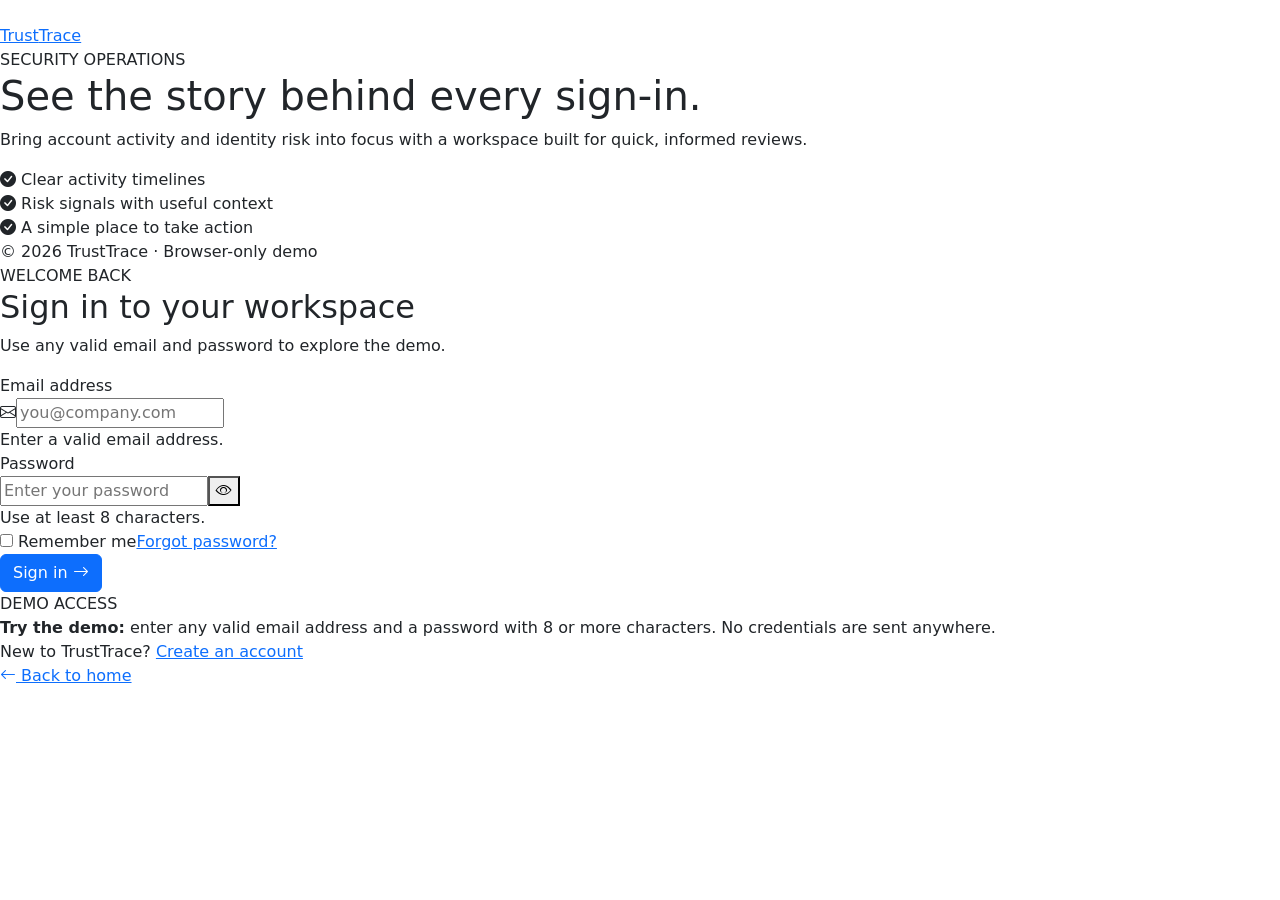
==== login.html @ e08c58c3 "Add files via upload" ====
<!doctype html>
<html lang="en">
  <head>
    <meta charset="utf-8" />
    <meta name="viewport" content="width=device-width,initial-scale=1" />
    <meta name="theme-color" content="#071426" />
    <title>Sign in · TrustTrace</title>
    <link rel="icon" href="assets/brand-mark.jpg" type="image/svg+xml" />
    <link
      href="https://cdn.jsdelivr.net/npm/bootstrap@5.3.3/dist/css/bootstrap.min.css"
      rel="stylesheet"
    />
    <link
      href="https://cdn.jsdelivr.net/npm/bootstrap-icons@1.11.3/font/bootstrap-icons.min.css"
      rel="stylesheet"
    />
    <link href="css/style.css" rel="stylesheet" />
  </head>
  <body>
    <main class="auth-page">
      <aside class="auth-aside">
        <a class="brand" href="index.html"
          ><div class="brand-mark">
            <img src="assets/brand-mark.jpg" alt="" />
          </div>
          <div class="brand-name">Trust<span>Trace</span></div></a
        >
        <div class="auth-promo">
          <span class="eyebrow">SECURITY OPERATIONS</span>
          <h1>See the story behind every sign-in.</h1>
          <p>
            Bring account activity and identity risk into focus with a workspace
            built for quick, informed reviews.
          </p>
          <div class="auth-points">
            <div class="auth-point">
              <i class="bi bi-check-circle-fill"></i> Clear activity timelines
            </div>
            <div class="auth-point">
              <i class="bi bi-check-circle-fill"></i> Risk signals with useful
              context
            </div>
            <div class="auth-point">
              <i class="bi bi-check-circle-fill"></i> A simple place to take
              action
            </div>
          </div>
        </div>
        <div class="auth-copyright">© 2026 TrustTrace · Browser-only demo</div>
      </aside>
      <section class="auth-main">
        <div class="auth-card">
          <span class="eyebrow">WELCOME BACK</span>
          <h2>Sign in to your workspace</h2>
          <p class="muted">
            Use any valid email and password to explore the demo.
          </p>
          <form class="auth-form" data-auth-form novalidate>
            <div class="form-field">
              <label for="email">Email address</label>
              <div class="input-with-icon">
                <i class="bi bi-envelope"></i
                ><input
                  id="email"
                  class="field"
                  type="email"
                  name="email"
                  autocomplete="username"
                  placeholder="you@company.com"
                  required
                />
                <div class="validation-message">
                  Enter a valid email address.
                </div>
              </div>
            </div>
            <div class="form-field">
              <label for="password">Password</label>
              <div class="password-wrap">
                <input
                  id="password"
                  class="field"
                  type="password"
                  name="password"
                  autocomplete="current-password"
                  placeholder="Enter your password"
                  required
                  minlength="8"
                /><button
                  class="password-toggle"
                  type="button"
                  data-password-toggle="password"
                  aria-label="Show password"
                >
                  <i class="bi bi-eye"></i>
                </button>
                <div class="validation-message">Use at least 8 characters.</div>
              </div>
            </div>
            <div class="auth-options">
              <label class="checkline"
                ><input type="checkbox" name="remember" /> Remember me</label
              ><a
                href="#"
                class="text-link"
                data-demo-toast="Password reset is not connected in this frontend demo."
                >Forgot password?</a
              >
            </div>
            <button class="btn btn-primary auth-submit" type="submit">
              Sign in <i class="bi bi-arrow-right"></i>
            </button>
          </form>
          <div class="auth-divider">DEMO ACCESS</div>
          <div class="demo-credentials">
            <strong>Try the demo:</strong> enter any valid email address and a
            password with 8 or more characters. No credentials are sent
            anywhere.
          </div>
          <div class="auth-bottom">
            New to TrustTrace?
            <a class="text-link" href="register.html">Create an account</a>
          </div>
          <div class="auth-bottom">
            <a class="muted" href="index.html"
              ><i class="bi bi-arrow-left"></i> Back to home</a
            >
          </div>
        </div>
      </section>
    </main>
    <script src="js/main.js" defer></script>
    <script src="js/auth.js" defer></script>
  </body>
</html>
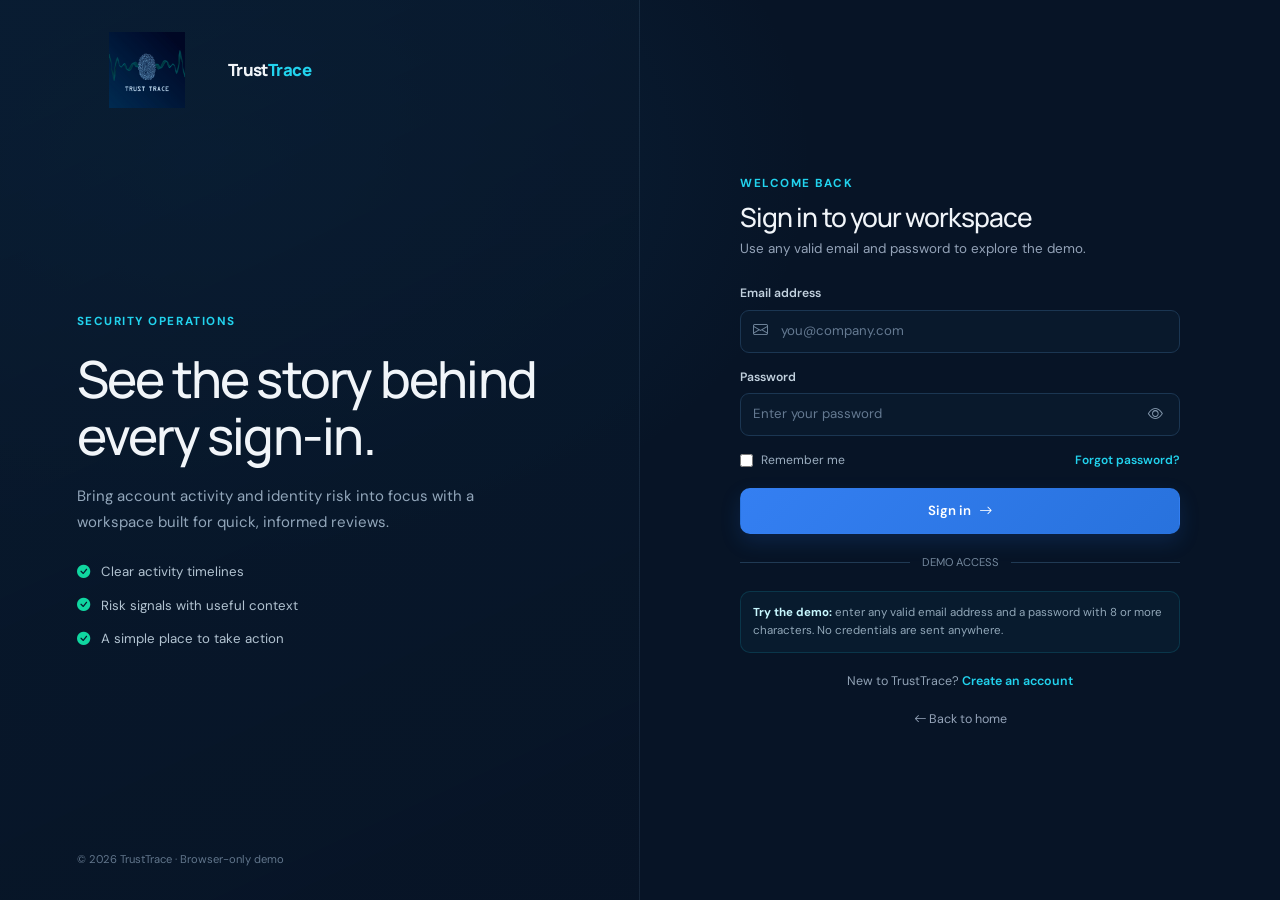
==== commit b7799289: "Add files via upload" ====
--- a/login.html
+++ b/login.html
@@ -19,12 +19,9 @@
   <body>
     <main class="auth-page">
       <aside class="auth-aside">
-        <a class="brand" href="index.html"
-          ><div class="brand-mark">
-            <img src="assets/brand-mark.jpg" alt="" />
-          </div>
-          <div class="brand-name">Trust<span>Trace</span></div></a
-        >
+        <a class="brand" href="index.html">
+        <img class="brand-logo" src="assets/brand-mark.jpg" alt="TrustTrace">
+        <div class="brand-name">Trust<span>Trace</span></div></a>
         <div class="auth-promo">
           <span class="eyebrow">SECURITY OPERATIONS</span>
           <h1>See the story behind every sign-in.</h1>
--- a/css/style.css
+++ b/css/style.css
@@ -0,0 +1,2304 @@
+@import url('https\://fonts.googleapis.com/css2?family=DM+Sans:wght\@400;500;600;700&family=Manrope:wght\@500;600;700;800&display=swap');
+
+:root {
+    --bg:#071426;
+    --bg-soft:#09192c;
+    --sidebar:#081629;
+    --card:#0d1d32;
+    --card-2:#10233b;
+    --border:#18334f;
+    --blue:#3b82f6;
+    --cyan:#22d3ee;
+    --green:#10d6a0;
+    --yellow:#fbbf24;
+    --red:#f04458;
+    --text:#f1f5f9;
+    --muted:#94a3b8;
+    --muted-2:#6f829a;
+    --shadow:0 18px 48px rgba(0,0,0,.22);
+    --radius:16px
+}
+
+\* {
+    box-sizing:border-box
+}
+
+html {
+    scroll-behavior:smooth
+}
+
+body {
+    margin:0;
+    min-height:100vh;
+    background:var(--bg);
+    color:var(--text);
+    font:15px/1.55 'DM Sans',system-ui,sans-serif
+}
+
+button,input,select,textarea {
+    font:inherit
+}
+
+button,a {
+    -webkit-tap-highlight-color:transparent
+}
+
+a {
+    color:inherit;
+    text-decoration:none
+}
+
+button {
+    color:inherit
+}
+
+h1,h2,h3,h4,.brand-name {
+    font-family:'Manrope','DM Sans',sans-serif;
+    letter-spacing:-.035em
+}
+
+h1,h2,h3,p {
+    margin-top:0
+}
+
+h1 {
+    font-size:clamp(1.9rem,3vw,2.35rem);
+    line-height:1.18;
+    margin-bottom:.45rem
+}
+
+h2 {
+    font-size:1.15rem;
+    margin-bottom:.2rem
+}
+
+h3 {
+    font-size:1rem;
+    margin-bottom:.35rem
+}
+
+.muted {
+    color:var(--muted)
+}
+
+.eyebrow {
+    color:var(--cyan);
+    font-size:.73rem;
+    font-weight:700;
+    text-transform:uppercase;
+    letter-spacing:.13em
+}
+
+.small {
+    font-size:.83rem
+}
+
+.text-cyan {
+    color:var(--cyan)
+}
+
+.text-green {
+    color:var(--green)
+}
+
+.text-red {
+    color:var(--red)
+}
+
+.text-yellow {
+    color:var(--yellow)
+}
+
+.app-layout {
+    min-height:100vh
+}
+
+.sidebar {
+    position:fixed;
+    inset:0 auto 0 0;
+    width:250px;
+    background:linear-gradient(180deg,#081629 0%,#071426 100%);
+    border-right:1px solid rgba(129,164,198,.12);
+    padding:24px 16px 18px;
+    display:flex;
+    flex-direction:column;
+    z-index:30;
+    transition:transform .25s ease
+}
+
+.brand {
+    display:flex;
+    align-items:center;
+    gap:11px;
+    padding:2px 10px 28px
+}
+
+.brand {
+    display: flex;
+    align-items: center;
+    padding: 0;
+}
+
+.brand-logo {
+    width: 140px;
+    height: 76px;
+    object-fit: contain;
+    display: block;
+}
+
+.brand-name {
+    font-size:1.05rem;
+    font-weight:800
+}
+
+.brand-name span {
+    color:var(--cyan)
+}
+
+.nav-caption {
+    padding:0 12px;
+    margin:8px 0 10px;
+    font-size:.68rem;
+    letter-spacing:.14em;
+    text-transform:uppercase;
+    color:#60748e;
+    font-weight:700
+}
+
+.side-nav {
+    display:grid;
+    gap:5px
+}
+
+.nav-link {
+    display:flex;
+    align-items:center;
+    gap:12px;
+    padding:11px 12px;
+    color:#91a3b8;
+    border:1px solid transparent;
+    border-radius:10px;
+    font-size:.91rem;
+    transition:all .18s
+}
+
+.nav-link i {
+    width:18px;
+    text-align:center;
+    font-size:1rem
+}
+
+.nav-link:hover {
+    color:#edf6ff;
+    background:#10213a
+}
+
+.nav-link.active {
+    background:linear-gradient(90deg,rgba(59,130,246,.19),rgba(34,211,238,.07));
+    border-color:rgba(59,130,246,.22);
+    color:#f5faff;
+    box-shadow:inset 3px 0 var(--blue)
+}
+
+.nav-link.active i {
+    color:var(--cyan)
+}
+
+.nav-badge {
+    margin-left:auto;
+    min-width:21px;
+    text-align:center;
+    padding:1px 6px;
+    border-radius:20px;
+    background:rgba(240,68,88,.15);
+    color:#ff7180;
+    font-size:.68rem;
+    font-weight:700
+}
+
+.sidebar-bottom {
+    margin-top:auto
+}
+
+.sidebar-demo {
+    padding:13px;
+    margin:14px 4px 16px;
+    border:1px solid rgba(34,211,238,.18);
+    background:rgba(13,39,61,.65);
+    border-radius:12px
+}
+
+.sidebar-demo strong {
+    display:block;
+    font-size:.78rem;
+    color:#d6faff
+}
+
+.sidebar-demo p {
+    margin:4px 0 0;
+    color:#8499ae;
+    font-size:.72rem;
+    line-height:1.45
+}
+
+.sidebar-foot {
+    border-top:1px solid rgba(129,164,198,.12);
+    padding-top:14px
+}
+
+.app-main {
+    margin-left:250px;
+    min-height:100vh
+}
+
+.topbar {
+    height:78px;
+    border-bottom:1px solid rgba(129,164,198,.11);
+    display:flex;
+    align-items:center;
+    gap:20px;
+    padding:0 clamp(22px,4vw,54px);
+    background:rgba(7,20,38,.83);
+    position:sticky;
+    top:0;
+    z-index:20;
+    backdrop-filter:blur(15px)
+}
+
+.mobile-menu {
+    display:none
+}
+
+.global-search {
+    position:relative;
+    max-width:430px;
+    flex:1
+}
+
+.global-search i {
+    position:absolute;
+    left:14px;
+    top:50%;
+    transform:translateY(-50%);
+    color:#71849a
+}
+
+.global-search input {
+    width:100%;
+    height:42px;
+    padding:0 16px 0 42px;
+    border:1px solid #1a3450;
+    border-radius:11px;
+    background:#0b1b30;
+    color:var(--text);
+    outline:none;
+    font-size:.84rem
+}
+
+.global-search input:focus,.field:focus,.select:focus,.textarea:focus {
+    border-color:rgba(34,211,238,.62);
+    box-shadow:0 0 0 3px rgba(34,211,238,.09)
+}
+
+.top-spacer {
+    flex:1
+}
+
+.icon-button {
+    position:relative;
+    width:40px;
+    height:40px;
+    border:1px solid #19314c;
+    background:#0b1b30;
+    border-radius:11px;
+    display:grid;
+    place-items:center;
+    color:#a6b5c6;
+    cursor:pointer;
+    transition:.18s
+}
+
+.icon-button:hover {
+    color:#fff;
+    border-color:#2a5577;
+    background:#10243b
+}
+
+.notification-dot {
+    position:absolute;
+    width:7px;
+    height:7px;
+    background:var(--red);
+    right:9px;
+    top:8px;
+    border-radius:50%;
+    box-shadow:0 0 0 3px #0b1b30
+}
+
+.profile-trigger {
+    display:flex;
+    align-items:center;
+    gap:10px;
+    background:none;
+    border:0;
+    cursor:pointer;
+    text-align:left
+}
+
+.avatar {
+    width:36px;
+    height:36px;
+    border-radius:50%;
+    display:grid;
+    place-items:center;
+    background:linear-gradient(135deg,#2361ae,#17a7b4);
+    color:#eaffff;
+    font-size:.78rem;
+    font-weight:700;
+    border:1px solid rgba(114,227,255,.35)
+}
+
+.profile-meta strong {
+    display:block;
+    font-size:.81rem;
+    font-weight:600
+}
+
+.profile-meta span {
+    display:block;
+    color:var(--muted);
+    font-size:.7rem
+}
+
+.header-popover {
+    position:absolute;
+    right:clamp(18px,4vw,54px);
+    top:65px;
+    width:min(340px,calc(100vw - 30px));
+    padding:16px;
+    border-radius:14px;
+    background:#10223a;
+    border:1px solid #23405d;
+    box-shadow:var(--shadow);
+    z-index:40
+}
+
+.header-popover[hidden] {
+    display:none
+}
+
+.popover-head {
+    display:flex;
+    align-items:center;
+    justify-content:space-between;
+    margin-bottom:12px
+}
+
+.popover-head button {
+    background:none;
+    border:0;
+    color:var(--cyan);
+    font-size:.75rem;
+    cursor:pointer
+}
+
+.notice-item {
+    display:flex;
+    gap:10px;
+    padding:10px 2px;
+    border-top:1px solid rgba(129,164,198,.1);
+    font-size:.8rem
+}
+
+.notice-icon {
+    color:var(--yellow);
+    margin-top:2px
+}
+
+.notice-item p {
+    margin:0
+}
+
+.notice-item small {
+    color:var(--muted);
+    font-size:.7rem
+}
+
+.content {
+    padding:34px clamp(22px,4vw,54px) 48px;
+    max-width:1600px;
+    margin:auto
+}
+
+.mobile-backdrop {
+    display:none;
+    position:fixed;
+    inset:0;
+    background:rgba(0,8,19,.65);
+    z-index:25
+}
+
+.mobile-backdrop.show {
+    display:block
+}
+.page-heading {
+    display:flex;
+    align-items:flex-end;
+    justify-content:space-between;
+    gap:22px;
+    margin-bottom:26px
+}
+
+.page-heading p {
+    margin:0;
+    color:var(--muted);
+    font-size:.92rem
+}
+
+.heading-actions {
+    display:flex;
+    gap:10px;
+    align-items:center;
+    flex-wrap:wrap
+}
+
+.demo-notice {
+    display:flex;
+    align-items:center;
+    gap:10px;
+    padding:10px 14px;
+    margin:0 0 20px;
+    border:1px solid rgba(34,211,238,.18);
+    background:rgba(12,41,60,.54);
+    border-radius:11px;
+    color:#abc1d1;
+    font-size:.78rem
+}
+
+.demo-notice i {
+    color:var(--cyan)
+}
+
+.btn {
+    display:inline-flex;
+    align-items:center;
+    justify-content:center;
+    gap:8px;
+    padding:10px 15px;
+    border:1px solid transparent;
+    border-radius:10px;
+    font-weight:600;
+    font-size:.83rem;
+    cursor:pointer;
+    transition:transform .15s,background .15s,border .15s
+}
+
+.btn:hover {
+    transform:translateY(-1px)
+}
+
+.btn-primary {
+    background:linear-gradient(135deg,#347ff2,#2872dd);
+    color:#fff;
+    box-shadow:0 8px 20px rgba(36,111,226,.17)
+}
+
+.btn-primary:hover {
+    background:#448afa
+}
+
+.btn-secondary {
+    background:#122741;
+    border-color:#24415f;
+    color:#d8e5f1
+}
+
+.btn-secondary:hover {
+    background:#19334f
+}
+
+.btn-ghost {
+    background:transparent;
+    border-color:#213a55;
+    color:#b7c6d4
+}
+
+.btn-danger {
+    background:rgba(240,68,88,.1);
+    border-color:rgba(240,68,88,.22);
+    color:#ff8793
+}
+
+.btn-sm {
+    padding:7px 10px;
+    font-size:.75rem
+}
+
+.field,.select,.textarea {
+    width:100%;
+    background:#09192c;
+    border:1px solid #1b3652;
+    border-radius:9px;
+    color:var(--text);
+    padding:10px 12px;
+    outline:none;
+    font-size:.83rem;
+    transition:border .18s,box-shadow .18s
+}
+
+.select {
+    cursor:pointer
+}
+
+.select option {
+    background:#0d1d32
+}
+
+.textarea {
+    min-height:110px;
+    resize:vertical
+}
+
+.field::placeholder,.textarea::placeholder {
+    color:#647991
+}
+
+.filter-row {
+    display:flex;
+    gap:10px;
+    align-items:center;
+    flex-wrap:wrap
+}
+
+.filter-row .field {
+    max-width:280px
+}
+
+.filter-row .select {
+    width:auto;
+    min-width:145px
+}
+
+.card {
+    background:linear-gradient(145deg,rgba(14,31,52,.97),rgba(11,27,47,.98));
+    border:1px solid rgba(74,111,145,.25);
+    border-radius:var(--radius);
+    box-shadow:0 10px 30px rgba(0,0,0,.1)
+}
+
+.card-pad {
+    padding:20px
+}
+
+.card-header {
+    display:flex;
+    align-items:center;
+    justify-content:space-between;
+    gap:12px;
+    margin-bottom:17px
+}
+
+.card-header p {
+    margin:3px 0 0;
+    color:var(--muted);
+    font-size:.78rem
+}
+
+.card-title {
+    font-size:.98rem;
+    font-weight:700;
+    margin:0
+}
+
+.metric-grid {
+    display:grid;
+    grid-template-columns:repeat(4,minmax(0,1fr));
+    gap:16px;
+    margin-bottom:19px
+}
+
+.metric-card {
+    padding:18px;
+    position:relative;
+    overflow:hidden
+}
+
+.metric-card:after {
+    content:'';
+    position:absolute;
+    width:92px;
+    height:92px;
+    border-radius:50%;
+    right:-34px;
+    top:-38px;
+    background:var(--glow,rgba(59,130,246,.08));
+    filter:blur(3px)
+}
+
+.metric-top {
+    display:flex;
+    justify-content:space-between;
+    align-items:center;
+    gap:8px
+}
+
+.metric-label {
+    font-size:.78rem;
+    color:var(--muted);
+    font-weight:500
+}
+
+.metric-icon {
+    width:36px;
+    height:36px;
+    border-radius:11px;
+    display:grid;
+    place-items:center;
+    color:var(--metric,var(--cyan));
+    background:color-mix(in srgb,var(--metric,var(--cyan)) 12%,transparent)
+}
+
+.metric-value {
+    font:700 1.72rem 'Manrope',sans-serif;
+    letter-spacing:-.06em;
+    margin:12px 0 5px
+}
+
+.metric-foot {
+    display:flex;
+    gap:7px;
+    align-items:center;
+    color:var(--muted);
+    font-size:.72rem
+}
+
+.metric-change {
+    color:var(--green);
+    font-weight:700
+}
+
+.metric-change.down {
+    color:var(--red)
+}
+
+.dashboard-grid {
+    display:grid;
+    grid-template-columns:minmax(0,1.55fr) minmax(290px,.9fr);
+    gap:17px;
+    margin-bottom:17px
+}
+
+.chart-card {
+    padding:20px 20px 14px;
+    min-height:300px
+}
+
+.chart-wrap {
+    height:215px;
+    position:relative
+}
+
+.chart-wrap canvas {
+    width:100%!important;
+    height:100%!important
+}
+
+.chart-fallback {
+    position:absolute;
+    inset:0;
+    display:flex;
+    align-items:flex-end;
+    gap:12px;
+    padding:18px 10px 25px;
+    border-bottom:1px solid #28405b
+}
+
+.chart-fallback .bar {
+    flex:1;
+    border-radius:5px 5px 0 0;
+    background:linear-gradient(180deg,#22d3ee,#2563eb55);
+    position:relative;
+    min-width:8px
+}
+
+.chart-fallback .bar:after {
+    content:attr(data-label);
+    position:absolute;
+    left:50%;
+    transform:translateX(-50%);
+    bottom:-23px;
+    color:#74889f;
+    font-size:.66rem
+}
+
+.chart-fallback[hidden] {
+    display:none
+}
+
+.risk-wrap {
+    height:215px;
+    display:flex;
+    align-items:center;
+    justify-content:center;
+    gap:25px
+}
+
+.risk-donut {
+    height:170px;
+    width:170px;
+    border-radius:50%;
+    background:conic-gradient(var(--green) 0 72%,var(--yellow) 72% 91%,var(--red) 91% 100%);
+    display:grid;
+    place-items:center;
+    position:relative
+}
+
+.risk-donut:before {
+    content:'';
+    position:absolute;
+    inset:18px;
+    background:#102139;
+    border-radius:50%
+}
+
+.risk-center {
+    position:relative;
+    text-align:center
+}
+
+.risk-center strong {
+    font:700 1.55rem 'Manrope';
+    display:block
+}
+
+.risk-center span {
+    color:var(--muted);
+    font-size:.7rem
+}
+
+.legend {
+    display:grid;
+    gap:12px
+}
+
+.legend-item {
+    display:flex;
+    align-items:center;
+    gap:9px;
+    color:var(--muted);
+    font-size:.76rem
+}
+
+.legend-item strong {
+    color:#e7eff7;
+    margin-left:auto
+}
+
+.legend-dot {
+    width:8px;
+    height:8px;
+    border-radius:50%
+}
+
+.data-row {
+    display:grid;
+    grid-template-columns:minmax(0,1.25fr) minmax(280px,.85fr);
+    gap:17px
+}
+
+.table-card {
+    overflow:hidden
+}
+
+.table-scroll {
+    overflow-x:auto
+}
+
+table {
+    border-collapse:collapse;
+    width:100%;
+    min-width:690px
+}
+
+thead {
+    background:rgba(5,17,32,.28)
+}
+
+th {
+    padding:12px 16px;
+    text-align:left;
+    color:#8195aa;
+    font-size:.68rem;
+    text-transform:uppercase;
+    letter-spacing:.09em;
+    font-weight:700;
+    white-space:nowrap
+}
+
+td {
+    padding:13px 16px;
+    border-top:1px solid rgba(105,138,170,.11);
+    color:#c9d6e1;
+    font-size:.78rem;
+    white-space:nowrap
+}
+
+tbody tr:hover {
+    background:rgba(46,101,153,.08)
+}
+
+.user-cell {
+    display:flex;
+    align-items:center;
+    gap:9px
+}
+
+.mini-avatar {
+    width:29px;
+    height:29px;
+    border-radius:9px;
+    background:#19334e;
+    display:grid;
+    place-items:center;
+    color:#aeeeff;
+    font-weight:700;
+    font-size:.7rem;
+    flex:none
+}
+
+.user-cell strong {
+    display:block;
+    color:#e8f0f8;
+    font-size:.77rem;
+    font-weight:600
+}
+
+.user-cell small {
+    display:block;
+    color:#8194a8;
+    font-size:.69rem
+}
+
+.status-pill,.severity-pill,.role-pill {
+    display:inline-flex;
+    align-items:center;
+    gap:6px;
+    padding:4px 8px;
+    border-radius:99px;
+    font-size:.67rem;
+    font-weight:700;
+    white-space:nowrap
+}
+
+.status-pill:before,.severity-pill:before {
+    content:'';
+    width:6px;
+    height:6px;
+    border-radius:50%;
+    background:currentColor
+}
+
+.status-success,.status-active,.severity-low {
+    color:#42d9b2;
+    background:rgba(16,214,160,.1)
+}
+
+.status-blocked,.status-suspended,.severity-high {
+    color:#ff7585;
+    background:rgba(240,68,88,.11)
+}
+
+.status-review,.severity-medium {
+    color:#f5c85c;
+    background:rgba(251,191,36,.1)
+}
+
+.role-pill {
+    background:#122943;
+    color:#9fc7ea
+}
+
+.table-footer {
+    padding:13px 16px;
+    color:#8498ad;
+    font-size:.72rem;
+    border-top:1px solid rgba(105,138,170,.12)
+}
+
+.table-action {
+    color:var(--cyan);
+    font-size:.75rem;
+    font-weight:600
+}
+
+.table-action:hover {
+    color:#8cf3ff
+}
+
+.alert-list {
+    display:grid;
+    gap:11px
+}
+
+.alert-item {
+    display:flex;
+    gap:11px;
+    padding:12px;
+    border:1px solid rgba(106,139,169,.14);
+    border-radius:12px;
+    background:rgba(7,20,37,.36)
+}
+
+.alert-symbol {
+    width:34px;
+    height:34px;
+    display:grid;
+    place-items:center;
+    border-radius:10px;
+    background:rgba(240,68,88,.1);
+    color:#ff7788;
+    flex:none
+}
+
+.alert-item.medium .alert-symbol {
+    background:rgba(251,191,36,.1);
+    color:var(--yellow)
+}
+
+.alert-copy {
+    min-width:0;
+    flex:1
+}
+
+.alert-copy strong {
+    font-size:.79rem;
+    display:block
+}
+
+.alert-copy p {
+    font-size:.7rem;
+    color:var(--muted);
+    margin:4px 0
+}
+
+.alert-meta {
+    color:#71869c;
+    font-size:.66rem
+}
+
+.alert-open {
+    margin-left:auto;
+    color:#91a7bd;
+    background:none;
+    border:0;
+    align-self:center;
+    cursor:pointer
+}
+
+.empty-state {
+    padding:28px;
+    text-align:center;
+    color:var(--muted);
+    font-size:.83rem
+}
+.section-card {
+    padding:20px;
+    margin-bottom:17px
+}
+
+.wide-filter {
+    justify-content:space-between;
+    margin-bottom:14px
+}
+
+.toolbar-left {
+    display:flex;
+    gap:9px;
+    flex-wrap:wrap
+}
+
+.table-actions {
+    display:flex;
+    gap:8px;
+    align-items:center
+}
+
+.action-menu {
+    border:0;
+    background:transparent;
+    color:#8fa2b8;
+    cursor:pointer
+}
+
+.alert-card-grid {
+    display:grid;
+    grid-template-columns:repeat(2,minmax(0,1fr));
+    gap:15px
+}
+
+.alert-card {
+    padding:18px;
+    position:relative
+}
+
+.alert-card-top {
+    display:flex;
+    align-items:flex-start;
+    gap:12px
+}
+
+.alert-large-icon {
+    width:42px;
+    height:42px;
+    border-radius:12px;
+    display:grid;
+    place-items:center;
+    background:rgba(240,68,88,.12);
+    color:#ff7383;
+    font-size:1.1rem
+}
+
+.alert-card.medium .alert-large-icon {
+    background:rgba(251,191,36,.11);
+    color:var(--yellow)
+}
+
+.alert-card h3 {
+    margin:1px 0 3px;
+    font-size:.95rem
+}
+
+.alert-card p {
+    color:var(--muted);
+    font-size:.78rem;
+    margin:0
+}
+
+.alert-card .severity-pill {
+    margin-left:auto
+}
+
+.alert-facts {
+    display:flex;
+    gap:16px;
+    flex-wrap:wrap;
+    margin:17px 0;
+    padding:12px 0;
+    border-top:1px solid rgba(105,138,170,.12);
+    border-bottom:1px solid rgba(105,138,170,.12);
+    font-size:.72rem;
+    color:#b5c4d2
+}
+
+.alert-facts span {
+    display:flex;
+    gap:6px;
+    align-items:center
+}
+
+.alert-facts i {
+    color:#7890a8
+}
+
+.alert-card-footer {
+    display:flex;
+    align-items:center;
+    justify-content:space-between
+}
+
+.alert-card-footer small {
+    color:#7d91a5
+}
+
+.user-toolbar {
+    display:flex;
+    justify-content:space-between;
+    gap:12px;
+    align-items:center;
+    margin-bottom:15px
+}
+
+.tabs {
+    display:flex;
+    gap:6px;
+    border-bottom:1px solid rgba(105,138,170,.16);
+    margin-bottom:17px
+}
+
+.tab {
+    padding:9px 13px;
+    background:none;
+    border:0;
+    border-bottom:2px solid transparent;
+    color:#8498ad;
+    cursor:pointer;
+    font-size:.79rem
+}
+
+.tab.active {
+    color:var(--cyan);
+    border-bottom-color:var(--cyan)
+}
+
+.form-grid {
+    display:grid;
+    grid-template-columns:repeat(2,minmax(0,1fr));
+    gap:17px
+}
+
+.form-field label {
+    display:block;
+    font-size:.76rem;
+    color:#b8c7d5;
+    margin:0 0 7px;
+    font-weight:600
+}
+
+.form-field .hint {
+    font-size:.68rem;
+    color:#73879d;
+    margin:6px 0 0
+}
+
+.form-actions {
+    display:flex;
+    justify-content:flex-end;
+    gap:9px;
+    margin-top:18px
+}
+
+.toggle-row {
+    display:flex;
+    align-items:center;
+    justify-content:space-between;
+    gap:18px;
+    padding:15px 0;
+    border-bottom:1px solid rgba(105,138,170,.13)
+}
+
+.toggle-row:last-child {
+    border-bottom:0
+}
+
+.toggle-row strong {
+    display:block;
+    font-size:.82rem
+}
+
+.toggle-row small {
+    display:block;
+    color:var(--muted);
+    font-size:.72rem;
+    margin-top:3px
+}
+
+.switch {
+    position:relative;
+    width:41px;
+    height:23px;
+    flex:none
+}
+
+.switch input {
+    position:absolute;
+    opacity:0;
+    width:100%;
+    height:100%;
+    margin:0;
+    cursor:pointer
+}
+
+.switch span {
+    position:absolute;
+    inset:0;
+    border:1px solid #38516c;
+    border-radius:20px;
+    background:#1a2c41;
+    transition:.2s;
+    pointer-events:none
+}
+
+.switch span:after {
+    content:'';
+    width:15px;
+    height:15px;
+    position:absolute;
+    top:3px;
+    left:3px;
+    border-radius:50%;
+    background:#90a1b2;
+    transition:.2s
+}
+
+.switch input:checked+span {
+    background:#13658b;
+    border-color:#22d3ee
+}
+
+.switch input:checked+span:after {
+    left:21px;
+    background:#d6fbff
+}
+
+.settings-layout {
+    display:grid;
+    grid-template-columns:minmax(0,1fr) minmax(290px,.72fr);
+    gap:17px
+}
+
+.settings-panel {
+    padding:21px
+}
+
+.settings-panel+.settings-panel {
+    margin-top:17px
+}
+
+.settings-panel .card-header {
+    margin-bottom:18px
+}
+
+.settings-note {
+    padding:13px;
+    border-radius:11px;
+    border:1px solid rgba(34,211,238,.15);
+    background:rgba(34,211,238,.05);
+    font-size:.75rem;
+    color:#a8bdcb
+}
+
+.settings-note i {
+    color:var(--cyan);
+    margin-right:7px
+}
+
+.risk-layout {
+    display:grid;
+    grid-template-columns:minmax(0,1.3fr) minmax(270px,.7fr);
+    gap:17px
+}
+
+.risk-summary {
+    display:grid;
+    grid-template-columns:180px 1fr;
+    gap:22px;
+    align-items:center;
+    padding:23px
+}
+
+.score-ring {
+    width:152px;
+    height:152px;
+    border-radius:50%;
+    background:conic-gradient(var(--red) 0 78%,#1c344c 78%);
+    display:grid;
+    place-items:center;
+    position:relative
+}
+
+.score-ring:before {
+    content:'';
+    position:absolute;
+    inset:11px;
+    border-radius:50%;
+    background:#0d1d32
+}
+
+.score-ring-content {
+    position:relative;
+    text-align:center
+}
+
+.score-ring strong {
+    display:block;
+    font:800 2.1rem 'Manrope';
+    line-height:1
+}
+
+.score-ring span {
+    font-size:.71rem;
+    color:var(--muted)
+}
+
+.risk-factor {
+    display:flex;
+    gap:10px;
+    align-items:flex-start;
+    padding:13px 0;
+    border-bottom:1px solid rgba(105,138,170,.13)
+}
+
+.risk-factor:last-child {
+    border:0
+}
+
+.factor-icon {
+    width:29px;
+    height:29px;
+    border-radius:9px;
+    background:rgba(240,68,88,.1);
+    color:#ff7585;
+    display:grid;
+    place-items:center;
+    flex:none
+}
+
+.risk-factor strong {
+    display:block;
+    font-size:.78rem
+}
+
+.risk-factor small {
+    display:block;
+    color:var(--muted);
+    font-size:.7rem;
+    margin-top:3px
+}
+
+.timeline {
+    display:grid;
+    gap:0
+}
+
+.timeline-item {
+    display:grid;
+    grid-template-columns:22px 1fr;
+    gap:11px;
+    position:relative;
+    padding-bottom:18px
+}
+
+.timeline-item:not(:last-child):before {
+    content:'';
+    position:absolute;
+    width:1px;
+    top:17px;
+    bottom:0;
+    left:9px;
+    background:#29445f
+}
+
+.timeline-dot {
+    width:19px;
+    height:19px;
+    border-radius:50%;
+    display:grid;
+    place-items:center;
+    background:#17304a;
+    color:var(--cyan);
+    font-size:.56rem;
+    z-index:1
+}
+
+.timeline-item strong {
+    display:block;
+    font-size:.77rem
+}
+
+.timeline-item small {
+    display:block;
+    color:var(--muted);
+    font-size:.7rem;
+    margin-top:3px
+}
+
+.modal-backdrop {
+    position:fixed;
+    inset:0;
+    background:rgba(0,7,17,.72);
+    z-index:50;
+    display:grid;
+    place-items:center;
+    padding:18px
+}
+
+.modal-backdrop[hidden] {
+    display:none
+}
+
+.modal-card {
+    width:min(480px,100%);
+    padding:23px;
+    background:#0d1d32;
+    border:1px solid #274462;
+    border-radius:18px;
+    box-shadow:var(--shadow)
+}
+
+.modal-head {
+    display:flex;
+    justify-content:space-between;
+    align-items:center;
+    margin-bottom:17px
+}
+
+.modal-head button {
+    border:0;
+    background:transparent;
+    color:#91a3b8;
+    font-size:1.1rem;
+    cursor:pointer
+}
+
+.toast-host {
+    position:fixed;
+    right:22px;
+    bottom:22px;
+    z-index:90;
+    display:grid;
+    gap:9px
+}
+
+.toast-message {
+    min-width:245px;
+    max-width:min(420px,calc(100vw - 32px));
+    padding:12px 15px;
+    border:1px solid #2a526d;
+    border-radius:12px;
+    background:#112841;
+    box-shadow:var(--shadow);
+    color:#eaf6ff;
+    font-size:.81rem;
+    animation:toast-in .2s ease
+}
+
+.toast-message i {
+    color:var(--green);
+    margin-right:7px
+}
+
+.toast-message.error i {
+    color:var(--red)
+}
+
+@keyframes toast-in {
+    from {
+        opacity:0;
+        transform:translateY(8px)
+    }
+
+    to {
+        opacity:1;
+        transform:translateY(0)
+    }
+}
+
+
+.public-nav {
+    height:76px;
+    max-width:1200px;
+    margin:auto;
+    padding:0 26px;
+    display:flex;
+    align-items:center;
+    gap:24px
+}
+
+.public-nav .brand {
+    padding:0
+}
+
+.public-links {
+    display:flex;
+    gap:25px;
+    margin-left:42px;
+    color:#9badc0;
+    font-size:.82rem
+}
+
+.public-links a:hover {
+    color:#fff
+}
+
+.public-actions {
+    margin-left:auto;
+    display:flex;
+    gap:10px;
+    align-items:center
+}
+
+.landing {
+    overflow:hidden;
+    background:radial-gradient(ellipse at 80% 18%,rgba(24,99,154,.17),transparent 36%),radial-gradient(ellipse at 12% 60%,rgba(21,67,124,.13),transparent 34%),var(--bg)
+}
+
+.hero {
+    max-width:1200px;
+    margin:auto;
+    padding:82px 26px 68px;
+    display:grid;
+    grid-template-columns:1.03fr .97fr;
+    align-items:center;
+    gap:48px;
+    min-height:590px
+}
+
+.hero h1 {
+    font-size:clamp(2.8rem,5vw,4.65rem);
+    line-height:1.06;
+    max-width:650px;
+    letter-spacing:-.065em;
+    margin:14px 0 20px
+}
+
+.hero h1 .gradient {
+    background:linear-gradient(90deg,#fff 0%,#b5f8ff 52%,#4794ff 100%);
+    color:transparent;
+    background-clip:text
+}
+
+.hero-copy {
+    max-width:530px;
+    color:#9dafc3;
+    font-size:1.02rem;
+    line-height:1.75
+}
+
+.hero-actions {
+    display:flex;
+    gap:12px;
+    flex-wrap:wrap;
+    margin:28px 0 24px
+}
+
+.hero-actions .btn {
+    padding:13px 18px
+}
+
+.trust-line {
+    display:flex;
+    align-items:center;
+    gap:9px;
+    color:#8195aa;
+    font-size:.76rem
+}
+
+.trust-line i {
+    color:var(--green)
+}
+
+.hero-visual {
+    position:relative;
+    min-height:400px;
+    display:grid;
+    place-items:center
+}
+
+.glow-orb {
+    position:absolute;
+    width:310px;
+    height:310px;
+    border-radius:50%;
+    background:rgba(21,142,221,.18);
+    filter:blur(80px)
+}
+
+.hero-dashboard {
+    position:relative;
+    width:min(500px,100%);
+    padding:18px;
+    background:linear-gradient(145deg,rgba(18,44,72,.96),rgba(8,24,43,.98));
+    border:1px solid rgba(86,158,210,.35);
+    border-radius:20px;
+    box-shadow:0 30px 90px rgba(0,0,0,.35),0 0 50px rgba(34,211,238,.08);
+    transform:perspective(1200px) rotateY(-7deg) rotateX(3deg)
+}
+
+.preview-top {
+    display:flex;
+    align-items:center;
+    justify-content:space-between;
+    margin-bottom:16px
+}
+
+.preview-brand {
+    display:flex;
+    align-items:center;
+    gap:8px;
+    font-size:.76rem;
+    font-weight:700
+}
+
+.preview-brand img {
+    width:24px
+}
+
+.live-tag {
+    font-size:.63rem;
+    color:var(--green);
+    background:rgba(16,214,160,.08);
+    padding:4px 8px;
+    border-radius:20px
+}
+
+.preview-metrics {
+    display:grid;
+    grid-template-columns:repeat(3,1fr);
+    gap:9px
+}
+
+.preview-metric {
+    padding:12px;
+    border:1px solid rgba(97,137,176,.17);
+    border-radius:10px;
+    background:rgba(3,14,28,.4)
+}
+
+.preview-metric small {
+    color:#8498ae;
+    font-size:.64rem
+}
+
+.preview-metric strong {
+    display:block;
+    margin-top:5px;
+    font:700 1.1rem 'Manrope'
+}
+
+.preview-chart {
+    height:144px;
+    margin-top:12px;
+    padding:13px;
+    border:1px solid rgba(97,137,176,.17);
+    border-radius:11px;
+    background:rgba(3,14,28,.34)
+}
+
+.preview-chart svg {
+    height:100%;
+    width:100%;
+    overflow:visible
+}
+
+.preview-alert {
+    position:absolute;
+    right:-28px;
+    bottom:36px;
+    padding:12px 15px;
+    display:flex;
+    gap:10px;
+    align-items:center;
+    background:#102840;
+    border:1px solid #31516d;
+    border-radius:13px;
+    box-shadow:var(--shadow);
+    font-size:.73rem
+}
+
+.preview-alert i {
+    color:var(--yellow);
+    font-size:1rem
+}
+
+.preview-alert strong {
+    display:block;
+    font-size:.73rem
+}
+
+.preview-alert small {
+    display:block;
+    color:var(--muted);
+    font-size:.65rem
+}
+
+.hero-orb {
+    position:absolute;
+    top:36px;
+    left:6px;
+    width:52px;
+    height:52px;
+    display:grid;
+    place-items:center;
+    color:var(--cyan);
+    font-size:1.2rem;
+    border:1px solid rgba(34,211,238,.32);
+    border-radius:16px;
+    background:#102e47;
+    box-shadow:0 0 35px rgba(34,211,238,.14)
+}
+
+.feature-section {
+    max-width:1200px;
+    margin:0 auto;
+    padding:32px 26px 80px
+}
+
+.section-intro {
+    text-align:center;
+    max-width:610px;
+    margin:0 auto 32px
+}
+
+.section-intro h2 {
+    font-size:1.9rem;
+    margin:10px 0
+}
+
+.section-intro p {
+    color:var(--muted);
+    font-size:.88rem
+}
+
+.feature-grid {
+    display:grid;
+    grid-template-columns:repeat(3,1fr);
+    gap:15px
+}
+
+.feature-card {
+    padding:22px
+}
+
+.feature-icon {
+    width:42px;
+    height:42px;
+    display:grid;
+    place-items:center;
+    border-radius:12px;
+    background:rgba(34,211,238,.09);
+    color:var(--cyan);
+    font-size:1.08rem;
+    margin-bottom:16px
+}
+
+.feature-card h3 {
+    font-size:.98rem
+}
+
+.feature-card p {
+    color:var(--muted);
+    font-size:.79rem;
+    margin:0;
+    line-height:1.65
+}
+
+.how-section {
+    max-width:1200px;
+    padding:0 26px 85px;
+    margin:auto
+}
+
+.steps-grid {
+    display:grid;
+    grid-template-columns:repeat(3,1fr);
+    gap:14px
+}
+
+.step-card {
+    padding:20px;
+    border-top:1px solid rgba(34,211,238,.3)
+}
+
+.step-number {
+    color:var(--cyan);
+    font-size:.75rem;
+    font-weight:700;
+    letter-spacing:.1em
+}
+
+.step-card h3 {
+    margin:10px 0 6px
+}
+
+.step-card p {
+    color:var(--muted);
+    font-size:.78rem;
+    margin:0
+}
+
+.public-footer {
+    border-top:1px solid rgba(129,164,198,.1);
+    padding:22px 26px;
+    text-align:center;
+    color:#71869b;
+    font-size:.73rem
+}
+
+.auth-page {
+    min-height:100vh;
+    display:grid;
+    grid-template-columns:1fr 1fr;
+    background:radial-gradient(ellipse at 16% 18%,rgba(22,96,152,.22),transparent 40%),var(--bg)
+}
+
+.auth-aside {
+    display:flex;
+    flex-direction:column;
+    justify-content:space-between;
+    padding:32px clamp(26px,6vw,90px);
+    border-right:1px solid rgba(129,164,198,.12);
+    background:linear-gradient(155deg,rgba(9,28,49,.75),rgba(7,20,38,.9))
+}
+
+.auth-aside .brand {
+    padding:0
+}
+
+.auth-promo {
+    max-width:500px;
+    margin:auto 0
+}
+
+.auth-promo h1 {
+    font-size:clamp(2.3rem,4vw,3.7rem);
+    line-height:1.12;
+    margin:18px 0
+}
+
+.auth-promo p {
+    color:#92a6ba;
+    line-height:1.75;
+    max-width:440px
+}
+
+.auth-points {
+    display:grid;
+    gap:13px;
+    margin-top:27px
+}
+
+.auth-point {
+    display:flex;
+    align-items:center;
+    gap:11px;
+    color:#b2c3d1;
+    font-size:.83rem
+}
+
+.auth-point i {
+    color:var(--green)
+}
+
+.auth-copyright {
+    color:#61758b;
+    font-size:.7rem
+}
+
+.auth-main {
+    display:grid;
+    place-items:center;
+    padding:36px 25px
+}
+
+.auth-card {
+    width:min(440px,100%)
+}
+
+.auth-card h2 {
+    font-size:1.65rem;
+    margin:8px 0 6px
+}
+
+.auth-card>.muted {
+    font-size:.84rem;
+    margin-bottom:24px
+}
+
+.auth-form {
+    display:grid;
+    gap:15px
+}
+
+.auth-form .form-field label {
+    color:#c2d1de
+}
+
+.input-with-icon {
+    position:relative
+}
+
+.input-with-icon .field {
+    padding-left:40px
+}
+
+.input-with-icon>i {
+    position:absolute;
+    left:13px;
+    top:50%;
+    transform:translateY(-50%);
+    color:#71869c
+}
+
+.password-wrap {
+    position:relative
+}
+
+.password-wrap .field {
+    padding-right:45px
+}
+
+.password-toggle {
+    position:absolute;
+    right:11px;
+    top:50%;
+    transform:translateY(-50%);
+    border:0;
+    background:none;
+    color:#8195aa;
+    cursor:pointer
+}
+
+.auth-options {
+    display:flex;
+    justify-content:space-between;
+    align-items:center;
+    font-size:.75rem;
+    color:var(--muted)
+}
+
+.checkline {
+    display:flex;
+    align-items:center;
+    gap:8px;
+    color:#9badbf;
+    font-size:.76rem
+}
+
+.checkline input {
+    accent-color:var(--cyan)
+}
+
+.text-link {
+    color:var(--cyan);
+    font-weight:600
+}
+
+.auth-submit {
+    width:100%;
+    padding:12px;
+    margin-top:3px
+}
+
+.auth-divider {
+    display:flex;
+    align-items:center;
+    gap:12px;
+    color:#74889d;
+    font-size:.7rem;
+    margin:20px 0
+}
+
+.auth-divider:before,.auth-divider:after {
+    content:'';
+    height:1px;
+    background:#203a54;
+    flex:1
+}
+
+.demo-credentials {
+    padding:12px;
+    border:1px solid rgba(34,211,238,.14);
+    border-radius:10px;
+    background:rgba(10,39,58,.42);
+    color:#91a7b8;
+    font-size:.72rem;
+    line-height:1.55
+}
+
+.demo-credentials strong {
+    color:#c8f8ff
+}
+
+.auth-bottom {
+    text-align:center;
+    margin-top:19px;
+    color:#91a2b5;
+    font-size:.78rem
+}
+
+.validation-message {
+    color:#ff8692;
+    font-size:.7rem;
+    display:none;
+    margin-top:5px
+}
+
+.form-field.invalid .field {
+    border-color:rgba(240,68,88,.7)
+}
+
+.form-field.invalid .validation-message {
+    display:block
+}
+
+.terms-copy {
+    color:#8da1b4;
+    font-size:.71rem;
+    line-height:1.6
+}
+
+/* Responsive design */
+
+@media(max-width:1120px) {
+    .metric-grid {
+        grid-template-columns:repeat(2,1fr)
+    }
+
+    .dashboard-grid {
+        grid-template-columns:1fr
+    }
+
+    .risk-wrap {
+        height:190px
+    }
+
+    .data-row {
+        grid-template-columns:1fr
+    }
+
+    .settings-layout,.risk-layout {
+        grid-template-columns:1fr
+    }
+
+    .hero {
+        gap:28px
+    }
+
+    .hero-dashboard {
+        transform:none
+    }
+}
+
+@media(max-width:760px) {
+    .sidebar {
+        transform:translateX(-100%);
+        width:270px
+    }
+
+    .sidebar.open {
+        transform:translateX(0)
+    }
+
+    .app-main {
+        margin-left:0
+    }
+
+    .mobile-menu {
+        display:grid
+    }
+
+    .topbar {
+        height:68px;
+        padding:0 16px;
+        gap:12px
+    }
+
+    .topbar .global-search {
+        max-width:none
+    }
+
+    .profile-meta {
+        display:none
+    }
+
+    .content {
+        padding:25px 16px 36px
+    }
+
+    .page-heading {
+        align-items:flex-start;
+        flex-direction:column;
+        margin-bottom:20px
+    }
+
+    .heading-actions {
+        width:100%
+    }
+
+    .heading-actions .btn {
+        flex:1
+    }
+
+    .metric-grid {
+        gap:10px
+    }
+
+    .metric-card {
+        padding:14px
+    }
+
+    .metric-value {
+        font-size:1.45rem
+    }
+
+    .alert-card-grid {
+        grid-template-columns:1fr
+    }
+
+    .risk-summary {
+        grid-template-columns:1fr;
+        justify-items:center;
+        text-align:center
+    }
+
+    .risk-summary-copy {
+        text-align:left
+    }
+
+    .risk-summary-copy .heading-actions {
+        justify-content:center
+    }
+
+    .public-nav {
+        height:68px;
+        padding:0 18px
+    }
+
+    .public-links {
+        display:none
+    }
+
+    .public-actions .btn-ghost {
+        display:none
+    }
+
+    .hero {
+        padding:50px 20px 45px;
+        grid-template-columns:1fr;
+        min-height:0
+    }
+
+    .hero h1 {
+        font-size:clamp(2.6rem,11vw,4rem)
+    }
+
+    .hero-visual {
+        min-height:330px
+    }
+
+    .hero-dashboard {
+        width:100%;
+        padding:13px
+    }
+
+    .preview-alert {
+        right:-7px;
+        bottom:15px
+    }
+
+    .hero-orb {
+        top:5px;
+        left:-4px
+    }
+
+    .feature-section,.how-section {
+        padding-left:20px;
+        padding-right:20px
+    }
+
+    .feature-grid,.steps-grid {
+        grid-template-columns:1fr
+    }
+
+    .auth-page {
+        grid-template-columns:1fr
+    }
+
+    .auth-aside {
+        display:none
+    }
+
+    .auth-main {
+        min-height:100vh;
+        padding:28px 20px
+    }
+
+    .form-grid {
+        grid-template-columns:1fr
+    }
+
+    .user-toolbar {
+        align-items:flex-start;
+        flex-direction:column
+    }
+
+    .filter-row {
+        width:100%
+    }
+
+    .filter-row .field {
+        max-width:none;
+        flex:1
+    }
+
+    .risk-wrap {
+        gap:14px
+    }
+
+    .risk-donut {
+        width:145px;
+        height:145px
+    }
+
+    .legend {
+        gap:8px
+    }
+}
+
+@media(max-width:430px) {
+    .metric-grid {
+        grid-template-columns:1fr 1fr
+    }
+
+    .metric-label {
+        font-size:.7rem
+    }
+
+    .metric-icon {
+        width:31px;
+        height:31px
+    }
+
+    .metric-value {
+        font-size:1.25rem
+    }
+
+    .metric-foot {
+        font-size:.64rem
+    }
+
+    .topbar {
+        gap:8px
+    }
+
+    .topbar .global-search input {
+        height:39px;
+        font-size:.76rem;
+        padding-left:36px
+    }
+
+    .global-search i {
+        left:12px
+    }
+
+    .icon-button {
+        width:37px;
+        height:37px
+    }
+
+    .public-actions .btn-primary {
+        padding:9px 11px;
+        font-size:.75rem
+    }
+
+    .preview-metric {
+        padding:9px
+    }
+
+    .preview-metric strong {
+        font-size:.95rem
+    }
+
+    .preview-chart {
+        height:120px
+    }
+}
+
+.form-field .checkline {
+    display:flex;
+    margin:0
+}
+
+.terms-field .validation-message {
+    padding-left:2px
+}
